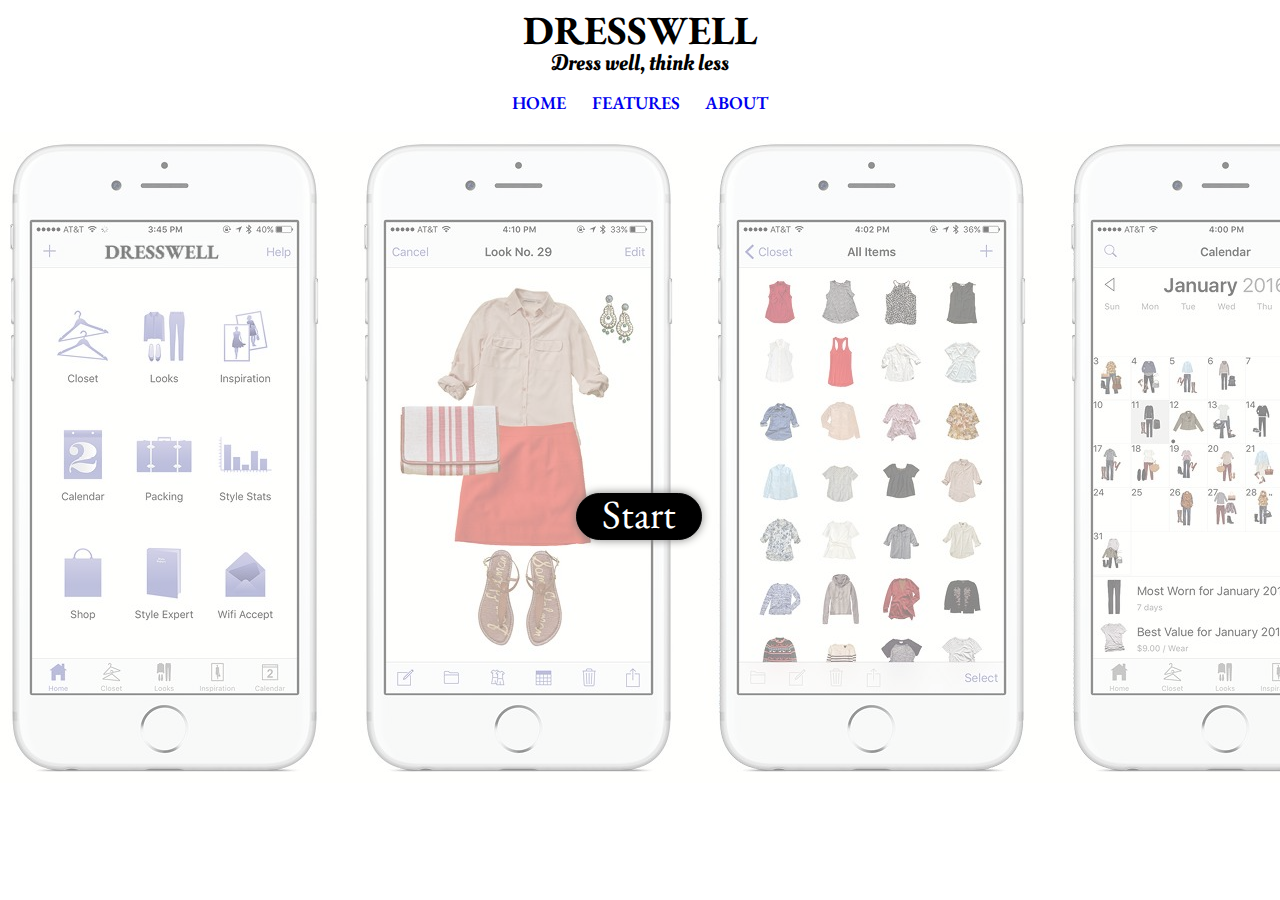
==== index.html @ 3e454c4d "Landing page and built-in calendar" ====
<!DOCTYPE html>
<html lang="en">
<head>
    <meta charset="UTF-8">
    <title>Dresswell</title>
    <link rel="stylesheet" href="assets/css/reset.css">
    <link rel="stylesheet" href="assets/css/closet.css">
</head>
<body>
    <h1 id="appTitle">DRESSWELL</h1>
    <h3 id="motto">Dress well, think less</h3>
    <div id="navbarContainer">
        <div id="homeBar" class="navItem"><a href="index.html">HOME</a></div>
        <div id="featuresBar" class="navItem"><a href="features.html">FEATURES</a></div>
        <div id="aboutBar" class="navItem"><a href="about.html">ABOUT</a></div>
    </div>
    <div id="introBody">
        <img src="./assets/images/2.jpeg">
        <div id="getStarted">Start</div>
    </div>
</body>
</html>
---- assets/css/closet.css ----
@import url('https://fonts.googleapis.com/css2?family=Oleo+Script+Swash+Caps&display=swap');
@import url('https://fonts.googleapis.com/css2?family=EB+Garamond:wght@400;700&family=Oleo+Script+Swash+Caps&display=swap');
#appTitle {
    font-family: 'EB Garamond', serif;
    font-weight: bolder;
    font-size: 40px;
    text-align: center;
    margin-bottom: 2px;
    margin-top: 10px;
}

#motto {
    font-family: 'Oleo Script Swash Caps', cursive;
    font-size: 22px;
    font-weight: 200;
    text-align: center;
    margin-bottom: 20px;
}

#navbarContainer {
    font-family: 'EB Garamond', serif;
    font-size: 18px;
    display: inline-flex;
    justify-content: center;
    width: 100%;
    margin-bottom: 20px;
}

.navItem {
    margin-right: 2%;
    font-weight: 600;
    color: black;
}

a:link {
    text-decoration: none;
}
a:visited {
    color: black;
}

a:hover {
    color: grey;
}


#aboutBar {
    margin-right: 0;
}

#introBody {
    margin: 0 auto;
    width: 100%;
    height: 100%;
}

img {
    opacity: 0.5;
}

#getStarted {
    font-family: 'EB Garamond', serif;
    border: 1px solid black;
    border-radius: 30px;
    position: absolute;
    left: 45%;
    font-size: 40px;
    padding-left: 25px;
    padding-right: 25px;
    padding-bottom: 5px;
    background-color: black;
    color: white;
    box-shadow: 0px 0px 10px grey;
    bottom: 40%;
}
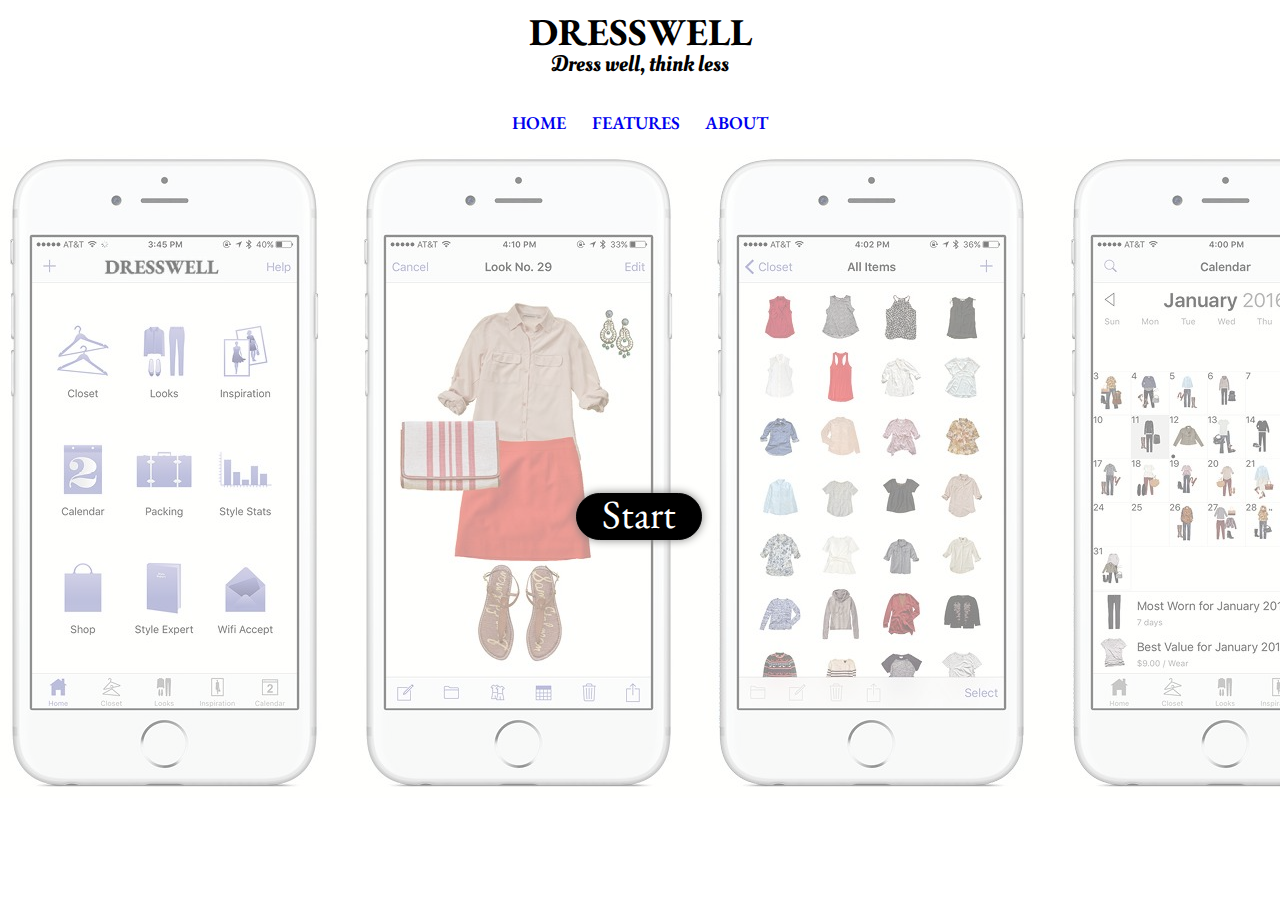
==== commit 0f012502: "Uploads picture, connected to Firebase" ====
--- a/index.html
+++ b/index.html
@@ -7,13 +7,15 @@
     <link rel="stylesheet" href="assets/css/closet.css">
 </head>
 <body>
-    <h1 id="appTitle">DRESSWELL</h1>
-    <h3 id="motto">Dress well, think less</h3>
-    <div id="navbarContainer">
-        <div id="homeBar" class="navItem"><a href="index.html">HOME</a></div>
-        <div id="featuresBar" class="navItem"><a href="features.html">FEATURES</a></div>
-        <div id="aboutBar" class="navItem"><a href="about.html">ABOUT</a></div>
-    </div>
+    <div class="header">
+        <h1 id="appTitle">DRESSWELL</h1>
+        <h3 id="motto">Dress well, think less</h3>
+        <div id="navbarContainer">
+            <div id="homeBar" class="navItem"><a href="index.html">HOME</a></div>
+            <div id="featuresBar" class="navItem"><a href="features.html">FEATURES</a></div>
+            <div id="aboutBar" class="navItem"><a href="about.html">ABOUT</a></div>
+        </div>
+    </div>  
     <div id="introBody">
         <img src="./assets/images/2.jpeg">
         <div id="getStarted">Start</div>
--- a/assets/css/closet.css
+++ b/assets/css/closet.css
@@ -1,29 +1,39 @@
 @import url('https://fonts.googleapis.com/css2?family=Oleo+Script+Swash+Caps&display=swap');
 @import url('https://fonts.googleapis.com/css2?family=EB+Garamond:wght@400;700&family=Oleo+Script+Swash+Caps&display=swap');
+
+html, body {
+    margin: 0;
+}
+
+.header {
+    min-height: 15%;
+    margin-bottom: 15px;
+    width: 100%;
+    margin-top: 1%;
+    text-align: center;
+    align-items: center;
+}
+
 #appTitle {
     font-family: 'EB Garamond', serif;
     font-weight: bolder;
-    font-size: 40px;
-    text-align: center;
-    margin-bottom: 2px;
-    margin-top: 10px;
+    font-size: 38px;
+    margin-bottom: 0.2%; 
 }
 
 #motto {
     font-family: 'Oleo Script Swash Caps', cursive;
     font-size: 22px;
     font-weight: 200;
-    text-align: center;
-    margin-bottom: 20px;
+    margin-bottom: 3%;
 }
 
 #navbarContainer {
     font-family: 'EB Garamond', serif;
     font-size: 18px;
     display: inline-flex;
+    width: 100%;
     justify-content: center;
-    width: 100%;
-    margin-bottom: 20px;
 }
 
 .navItem {
@@ -51,7 +61,7 @@
 #introBody {
     margin: 0 auto;
     width: 100%;
-    height: 100%;
+    min-height: 85%;
 }
 
 img {
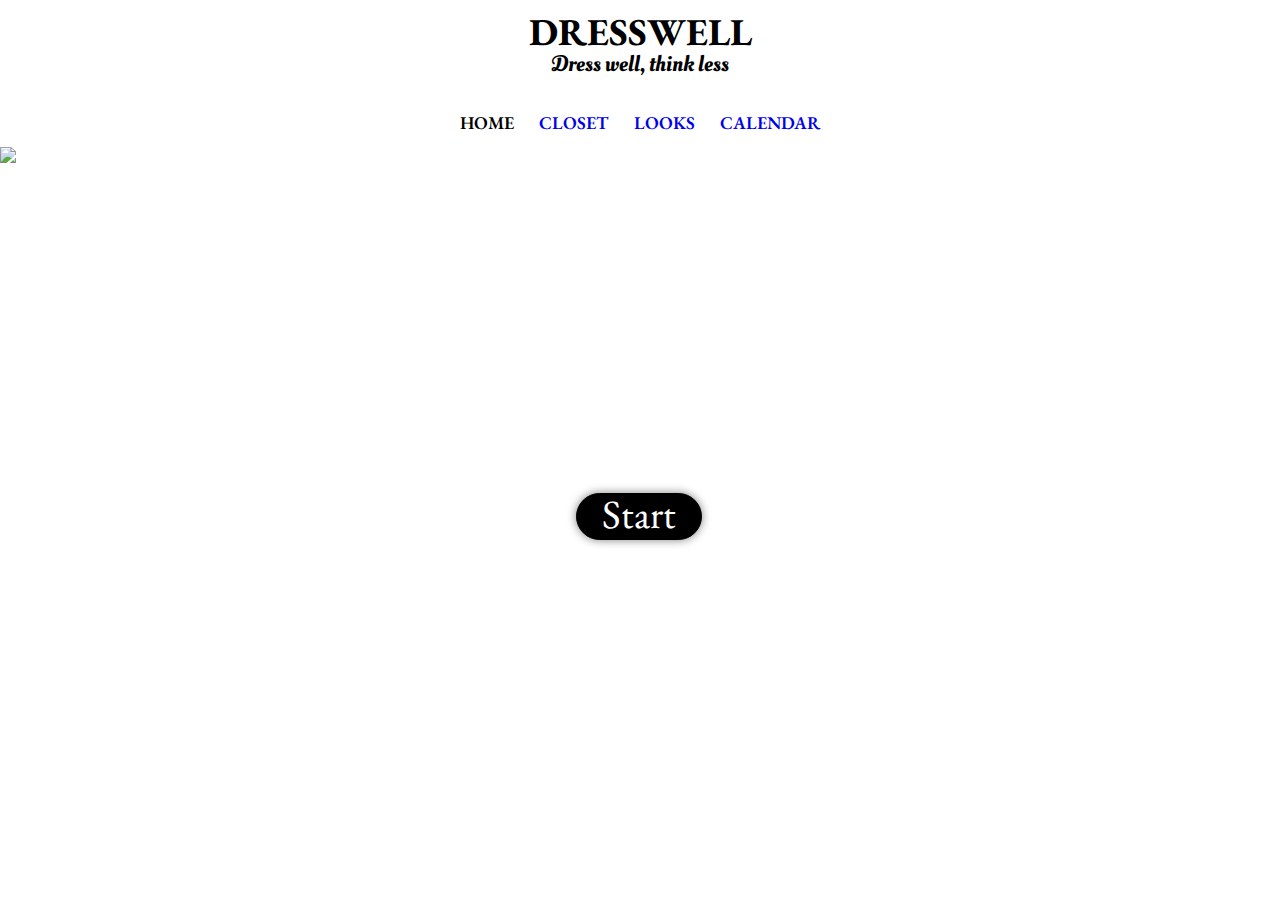
==== commit 9330612d: "new looks page" ====
--- a/index.html
+++ b/index.html
@@ -11,9 +11,10 @@
         <h1 id="appTitle">DRESSWELL</h1>
         <h3 id="motto">Dress well, think less</h3>
         <div id="navbarContainer">
-            <div id="homeBar" class="navItem"><a href="index.html">HOME</a></div>
-            <div id="featuresBar" class="navItem"><a href="features.html">FEATURES</a></div>
-            <div id="aboutBar" class="navItem"><a href="about.html">ABOUT</a></div>
+            <div id="homeBar" class="navItem"><a href="">HOME</a></div>
+            <div id="closetBar" class="navItem"><a href="clothes.html">CLOSET</a></div>
+            <div id="looksBar" class="navItem"><a href="looks.html">LOOKS</a></div>
+            <div id="calendarBar" class="navItem"><a href="calendar.html">CALENDAR</a></div>
         </div>
     </div>  
     <div id="introBody">
--- a/assets/css/closet.css
+++ b/assets/css/closet.css
@@ -54,7 +54,7 @@
 }
 
 
-#aboutBar {
+#calendarBar {
     margin-right: 0;
 }
 
@@ -62,10 +62,6 @@
     margin: 0 auto;
     width: 100%;
     min-height: 85%;
-}
-
-img {
-    opacity: 0.5;
 }
 
 #getStarted {
